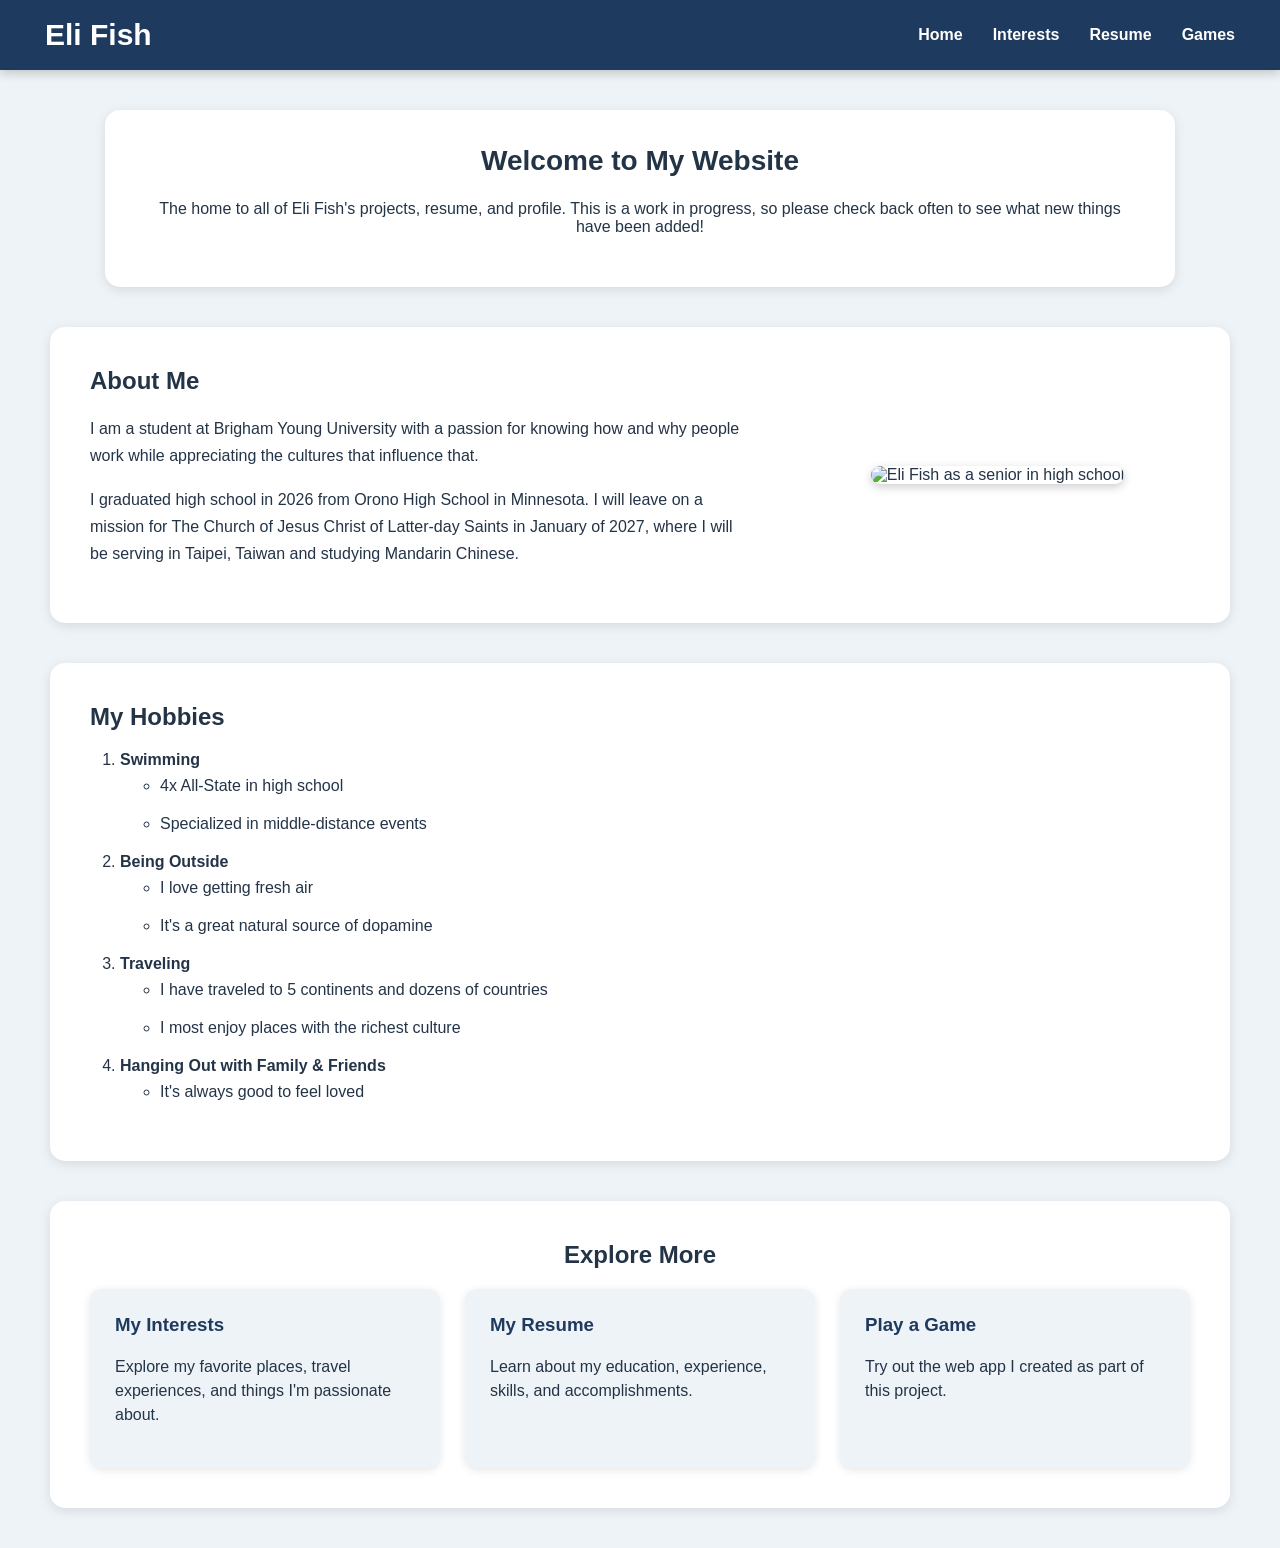
==== index.html @ 3c280152 "Add files via upload" ====
<!DOCTYPE html>
<html lang="en">

<head>
    <meta charset="UTF-8">
    <meta name="viewport" content="width=device-width, initial-scale=1.0">
    <link rel="stylesheet" href="FinalStyle.css">
    <title>Eli Fish | Home</title>
</head>

<body>

    <!-- Navigation -->
    <nav class="Itop">
    <h1>Eli Fish</h1>

    <ul>
        <li><a href="HomePage.html">Home</a></li>
        <li><a href="InterestPage.html">Interests</a></li>
        <li><a href="ResumePage.html">Resume</a></li>
        <li><a href="games.html">Games</a></li>
    </ul>
</nav>


    <!-- Welcome Section -->
    <div class="home-intro">

        <h2>Welcome to My Website</h2>

        <p>
            The home to all of Eli Fish's projects, resume, and profile.
            This is a work in progress, so please check back often to see
            what new things have been added!
        </p>

    </div>


    <!-- About Me -->
    <div class="about-section">

        <div class="about-text">

            <h2>About Me</h2>

            <p>
                I am a student at Brigham Young University with a passion
                for knowing how and why people work while appreciating the
                cultures that influence that.
            </p>

            <p>
                I graduated high school in 2026 from Orono High School
                in Minnesota. I will leave on a mission for The Church
                of Jesus Christ of Latter-day Saints in January of 2027,
                where I will be serving in Taipei, Taiwan and studying
                Mandarin Chinese.
            </p>

        </div>

        <div class="about-image">

            <img src="images/EliFish.JPG"
                 alt="Eli Fish as a senior in high school">

        </div>

    </div>


    <!-- Hobbies -->
    <div class="hobbies-section">

        <div class="Hobbies">

            <h2>My Hobbies</h2>

            <ol>

                <li>
                    <strong>Swimming</strong>

                    <ul>
                        <li>4x All-State in high school</li>
                        <li>Specialized in middle-distance events</li>
                    </ul>
                </li>


                <li>
                    <strong>Being Outside</strong>

                    <ul>
                        <li>I love getting fresh air</li>
                        <li>It's a great natural source of dopamine</li>
                    </ul>
                </li>


                <li>
                    <strong>Traveling</strong>

                    <ul>
                        <li>I have traveled to 5 continents and dozens of countries</li>
                        <li>I most enjoy places with the richest culture</li>
                    </ul>
                </li>


                <li>
                    <strong>Hanging Out with Family & Friends</strong>

                    <ul>
                        <li>It's always good to feel loved</li>
                    </ul>
                </li>

            </ol>

        </div>

    </div>


    <!-- Explore More -->
    <div class="home-links">

        <h2>Explore More</h2>

        <div class="link-cards">

            <a href="InterestPage.html" class="link-card">
                <h3>My Interests</h3>
                <p>
                    Explore my favorite places, travel experiences,
                    and things I'm passionate about.
                </p>
            </a>


            <a href="ResumePage.html" class="link-card">
                <h3>My Resume</h3>
                <p>
                    Learn about my education, experience, skills,
                    and accomplishments.
                </p>
            </a>


            <a href="games.html" class="link-card">
                <h3>Play a Game</h3>
                <p>
                    Try out the web app I created as part of this project.
                </p>
            </a>

        </div>

    </div>

</body>
</html>
---- FinalStyle.css ----
/* ============================= */
/* GENERAL PAGE STYLING */
/* ============================= */

body {
    margin: 0;
    font-family: Arial, sans-serif;
    background-color: #eef3f7;
    color: #243447;
}

h1 {
    text-align: center;
}


/* ============================= */
/* UNIVERSAL NAVIGATION BAR */
/* ============================= */

.Itop {
    position: sticky;
    top: 0;
    z-index: 1000;

    background-color: #1f3a5f;
    color: white;

    padding: 18px 45px;

    display: flex;
    align-items: center;
    justify-content: space-between;

    box-shadow: 0 3px 10px rgba(0, 0, 0, 0.2);
}


/* Name on the left */

.Itop h1 {
    margin: 0;
    font-size: 30px;
    color: white;
    text-align: left;
}


/* Navigation links */

.Itop ul {
    list-style: none;
    padding: 0;
    margin: 0;

    display: flex;
    align-items: center;
    gap: 30px;
}

.Itop li {
    margin: 0;
}

.Itop a {
    position: relative;

    color: white;
    text-decoration: none;

    font-weight: bold;
    font-size: 16px;

    padding: 8px 0;

    transition: opacity 0.2s ease;
}


/* Animated underline */

.Itop a::after {
    content: "";

    position: absolute;
    left: 0;
    bottom: 0;

    width: 0;
    height: 2px;

    background-color: white;

    transition: width 0.2s ease;
}

.Itop a:hover {
    opacity: 0.85;
}

.Itop a:hover::after {
    width: 100%;
}


/* ============================= */
/* INTRODUCTION */
/* ============================= */

.intro {
    max-width: 1000px;
    margin: 40px auto;
    padding: 30px;

    background-color: white;
    border-radius: 15px;

    box-shadow: 0 3px 12px rgba(0, 0, 0, 0.1);
}

.intro h2 {
    margin-top: 0;
}


/* ============================= */
/* TABLEAU */
/* ============================= */

.tableau-section {
    max-width: 1100px;
    margin: 40px auto;
    padding: 30px;

    background-color: white;
    border-radius: 15px;

    box-shadow: 0 3px 12px rgba(0, 0, 0, 0.1);
}

.tableau-section h2 {
    text-align: center;
    margin-top: 0;
}

.tableauPlaceholder {
    width: 100%;
}


/* ============================= */
/* TRAVEL SECTION */
/* ============================= */

.travel-section {
    max-width: 1100px;
    margin: 40px auto;
    padding: 40px;

    background-color: white;
    border-radius: 15px;

    display: flex;
    gap: 60px;
    align-items: flex-start;

    box-shadow: 0 3px 12px rgba(0, 0, 0, 0.1);
}


/* Travel list */

.Places {
    flex: 1;
}

.Places h2 {
    margin-top: 0;
}

.Places ol {
    padding-left: 30px;
}

.Places li {
    margin-bottom: 20px;
}

.Places ul {
    margin-top: 8px;
}


/* Travel photos */

.travel-image {
    width: 45%;

    display: grid;
    grid-template-columns: 1fr 1fr;
    gap: 15px;
}

.travel-image img {
    width: 100%;
    height: 230px;

    object-fit: cover;

    border-radius: 12px;

    box-shadow: 0 3px 8px rgba(0, 0, 0, 0.2);
}

.travel-image img:nth-child(3) {
    object-position: center 30%;
}


/* ============================= */
/* VIDEO */
/* ============================= */

.video-container {
    display: flex;
    justify-content: center;
    margin-top: 20px;
}

.video-container iframe {
    max-width: 100%;
    border-radius: 12px;

    box-shadow: 0 3px 8px rgba(0, 0, 0, 0.2);
}


/* ============================= */
/* HOME PAGE */
/* ============================= */

.home-intro {
    max-width: 1000px;
    margin: 40px auto;
    padding: 35px;

    background-color: white;
    border-radius: 15px;

    box-shadow: 0 3px 12px rgba(0, 0, 0, 0.1);

    text-align: center;
}

.home-intro h2 {
    margin-top: 0;
    font-size: 28px;
}


/* ============================= */
/* ABOUT ME */
/* ============================= */

.about-section {
    max-width: 1100px;
    margin: 40px auto;
    padding: 40px;

    background-color: white;
    border-radius: 15px;

    display: flex;
    gap: 60px;
    align-items: center;

    box-shadow: 0 3px 12px rgba(0, 0, 0, 0.1);
}

.about-text {
    flex: 1;
}

.about-text h2 {
    margin-top: 0;
}

.about-text p {
    line-height: 1.7;
}

.about-image {
    width: 35%;
    text-align: center;
}

.about-image img {
    width: 100%;
    max-width: 300px;
    height: 380px;

    object-fit: cover;

    border-radius: 15px;

    box-shadow: 0 3px 10px rgba(0, 0, 0, 0.2);
}


/* ============================= */
/* HOBBIES */
/* ============================= */

.hobbies-section {
    max-width: 1100px;
    margin: 40px auto;
    padding: 40px;

    background-color: white;
    border-radius: 15px;

    box-shadow: 0 3px 12px rgba(0, 0, 0, 0.1);

    display: flex;
    align-items: center;
    gap: 50px;
}

.Hobbies {
    margin-left: 0;
    width: 55%;
}

.Hobbies h2 {
    margin-top: 0;
}

.Hobbies ol {
    padding-left: 30px;
}

.Hobbies li {
    margin-bottom: 20px;
}

.Hobbies ul {
    margin-top: 8px;
}

.hobbies-image {
    width: 40%;
}

.hobbies-image img {
    width: 100%;
    max-width: 400px;
    height: 250px;

    object-fit: cover;

    border-radius: 15px;

    box-shadow: 0 3px 8px rgba(0, 0, 0, 0.2);
}


/* ============================= */
/* EXPLORE MORE */
/* ============================= */

.home-links {
    max-width: 1100px;
    margin: 40px auto;
    padding: 40px;

    background-color: white;
    border-radius: 15px;

    box-shadow: 0 3px 12px rgba(0, 0, 0, 0.1);
}

.home-links h2 {
    text-align: center;
    margin-top: 0;
}

.link-cards {
    display: flex;
    gap: 25px;
    justify-content: center;
}

.link-card {
    flex: 1;

    padding: 25px;

    background-color: #eef3f7;
    border-radius: 12px;

    text-decoration: none;
    color: #243447;

    box-shadow: 0 2px 8px rgba(0, 0, 0, 0.1);

    transition: transform 0.2s, box-shadow 0.2s;
}

.link-card:hover {
    transform: translateY(-5px);

    box-shadow: 0 5px 15px rgba(0, 0, 0, 0.2);
}

.link-card h3 {
    color: #1f3a5f;
    margin-top: 0;
}

.link-card p {
    line-height: 1.5;
}


/* ============================= */
/* RESUME PAGE */
/* ============================= */

.resume-header {
    max-width: 1100px;
    margin: 40px auto 25px auto;
    padding: 45px;

    background-color: #1f3a5f;
    color: white;

    border-radius: 15px;

    box-shadow: 0 3px 12px rgba(0, 0, 0, 0.2);

    text-align: center;
}

.resume-header h1 {
    margin: 0;
    font-size: 42px;
}

.resume-header h2 {
    margin: 10px 0;
    font-size: 22px;
    font-weight: normal;
}

.resume-header p {
    margin: 8px 0;
}


/* Resume sections */

.resume-section {
    max-width: 1100px;
    margin: 30px auto;
    padding: 40px;

    background-color: white;
    border-radius: 15px;

    box-shadow: 0 3px 12px rgba(0, 0, 0, 0.1);
}

.resume-section > h2 {
    color: #1f3a5f;
    font-size: 28px;

    border-bottom: 2px solid #eef3f7;

    padding-bottom: 10px;
    margin-top: 0;
}


/* Resume items */

.resume-item {
    margin-bottom: 35px;
}

.resume-item:last-child {
    margin-bottom: 0;
}

.resume-item h3 {
    color: #243447;
    font-size: 22px;
    margin-bottom: 5px;
}

.resume-subtitle {
    color: #1f3a5f;
    font-weight: bold;
    margin-top: 0;
}

.resume-item p {
    line-height: 1.6;
}

.resume-item ul {
    padding-left: 25px;
}

.resume-item li {
    margin-bottom: 10px;
    line-height: 1.6;
}


/* Important achievement number */

.achievement {
    font-size: 22px;
    color: #1f3a5f;
    margin: 15px 0;
}


/* ============================= */
/* ACHIEVEMENT CARDS */
/* ============================= */

.achievement-grid {
    display: grid;
    grid-template-columns: repeat(4, 1fr);
    gap: 20px;
}

.achievement-card {
    background-color: #eef3f7;

    padding: 25px 15px;

    border-radius: 12px;

    text-align: center;

    box-shadow: 0 2px 8px rgba(0, 0, 0, 0.1);

    transition: transform 0.2s, box-shadow 0.2s;
}

.achievement-card:hover {
    transform: translateY(-5px);

    box-shadow: 0 5px 15px rgba(0, 0, 0, 0.2);
}

.achievement-card h3 {
    color: #1f3a5f;
    font-size: 28px;

    margin: 0 0 10px 0;
}

.achievement-card p {
    margin: 0;
    font-weight: bold;
}


/* ============================= */
/* SKILLS */
/* ============================= */

.skills-container {
    display: grid;
    grid-template-columns: repeat(3, 1fr);
    gap: 30px;
}

.skill-group {
    background-color: #eef3f7;

    padding: 25px;

    border-radius: 12px;
}

.skill-group h3 {
    color: #1f3a5f;
    margin-top: 0;
}

.skill-group ul {
    padding-left: 20px;
}

.skill-group li {
    margin-bottom: 8px;
}


/* ============================= */
/* WHAT I BRING */
/* ============================= */

.resume-closing {
    max-width: 1100px;
    margin: 30px auto 40px auto;
    padding: 40px;

    background-color: white;
    border-radius: 15px;

    box-shadow: 0 3px 12px rgba(0, 0, 0, 0.1);
}

.resume-closing > h2 {
    text-align: center;

    color: #1f3a5f;
    font-size: 28px;

    margin-top: 0;
}

.closing-grid {
    display: grid;
    grid-template-columns: 1fr 1fr;
    gap: 25px;
}

.closing-grid div {
    background-color: #eef3f7;

    padding: 25px;

    border-radius: 12px;
}

.closing-grid h3 {
    color: #1f3a5f;
    margin-top: 0;
}

.closing-grid p {
    line-height: 1.6;
}


/* ============================= */
/* FOOTER */
/* ============================= */

footer {
    text-align: center;
    padding: 25px;
    color: #243447;
}


/* ============================= */
/* MOBILE DESIGN */
/* ============================= */

@media (max-width: 800px) {

    /* Navigation */

    .Itop {
        flex-direction: column;
        gap: 15px;

        padding: 18px 20px;
    }

    .Itop h1 {
        font-size: 27px;
    }

    .Itop ul {
        flex-wrap: wrap;
        justify-content: center;
        gap: 18px;
    }

    .Itop a {
        font-size: 15px;
    }


    /* General sections */

    .travel-section {
        flex-direction: column;
    }

    .travel-image {
        width: 100%;
    }

    .about-section {
        flex-direction: column;
    }

    .about-image {
        width: 100%;
    }


    /* Hobbies */

    .hobbies-section {
        flex-direction: column;
    }

    .Hobbies,
    .hobbies-image {
        width: 100%;
    }


    /* Home cards */

    .link-cards {
        flex-direction: column;
    }


    /* Resume */

    .resume-header {
        margin: 25px 15px;
        padding: 30px 20px;
    }

    .resume-header h1 {
        font-size: 34px;
    }

    .resume-section,
    .resume-closing {
        margin: 25px 15px;
        padding: 25px;
    }

    .achievement-grid {
        grid-template-columns: 1fr 1fr;
    }

    .skills-container {
        grid-template-columns: 1fr;
    }

    .closing-grid {
        grid-template-columns: 1fr;
    }
}


/* ============================= */
/* SMALL PHONES */
/* ============================= */

@media (max-width: 500px) {

    .achievement-grid {
        grid-template-columns: 1fr;
    }

    .resume-header h1 {
        font-size: 30px;
    }

    .Itop ul {
        gap: 12px;
    }

    .Itop a {
        font-size: 14px;
    }
}
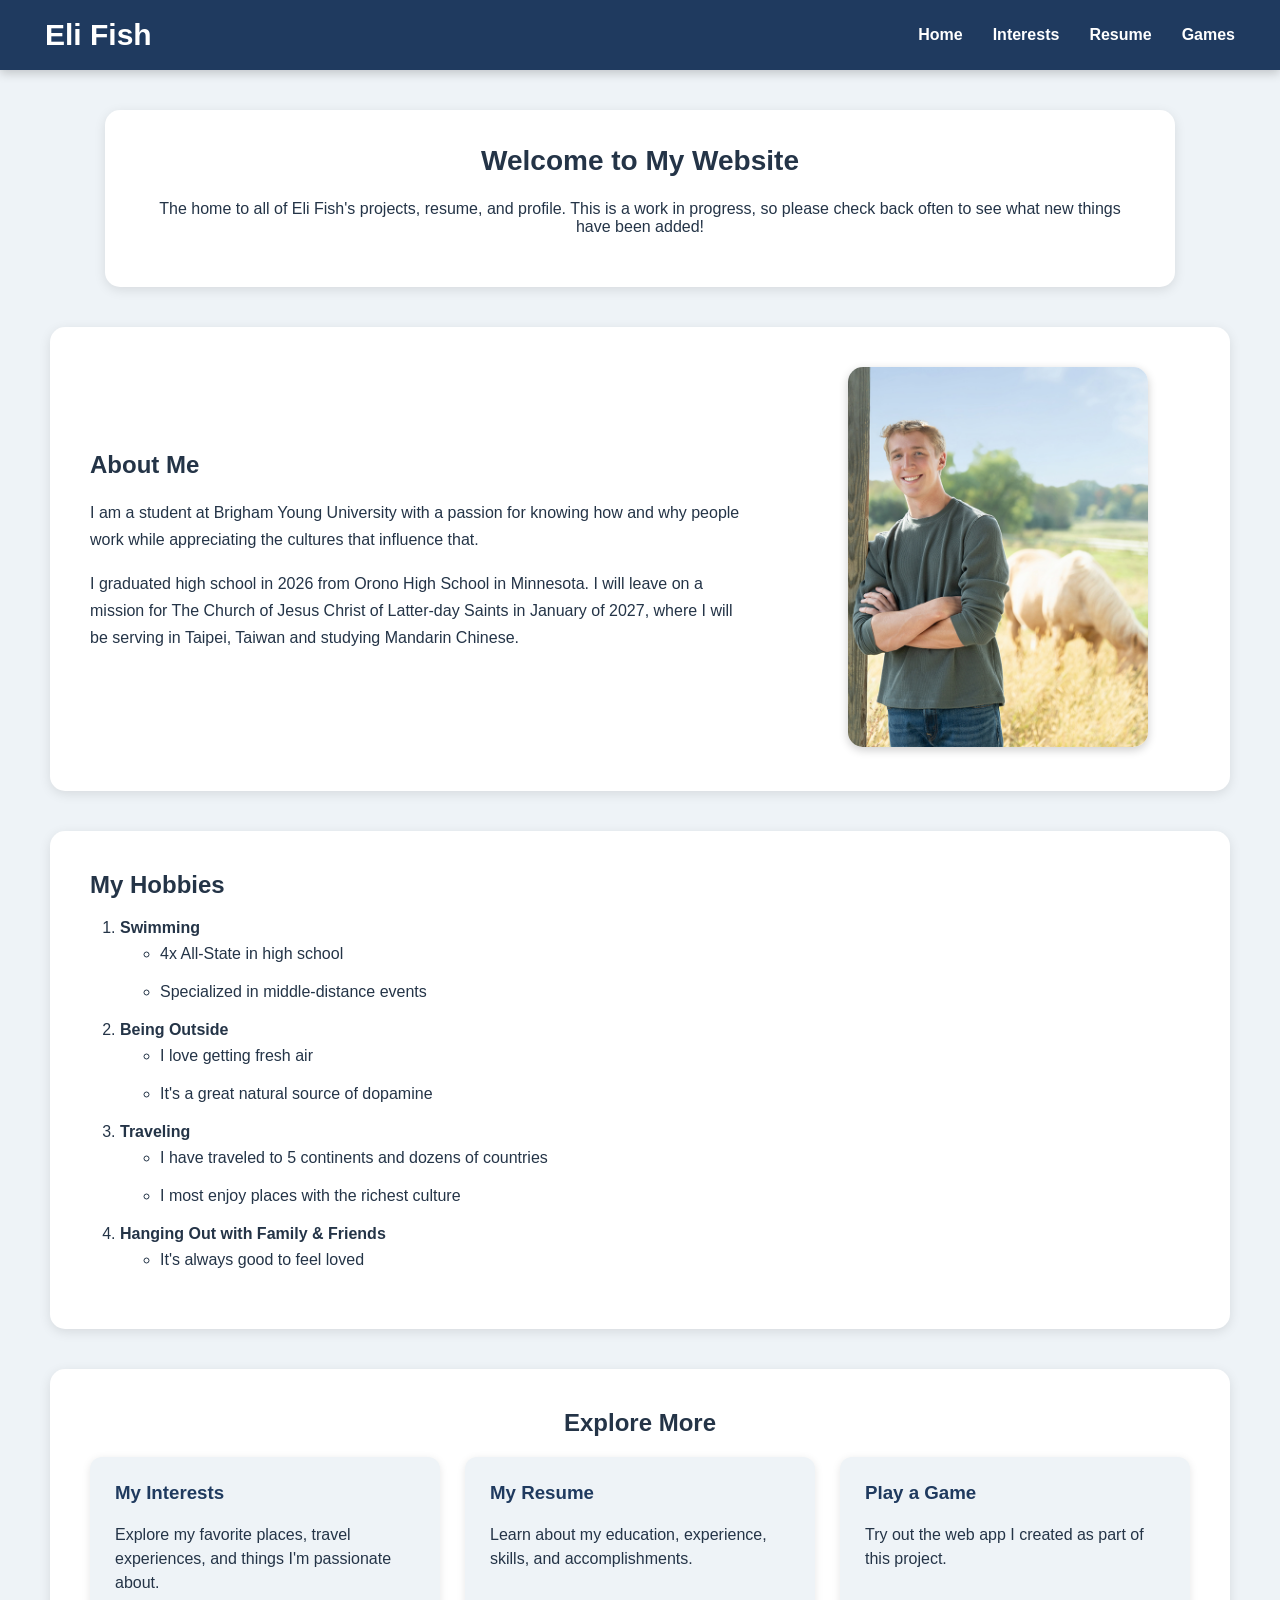
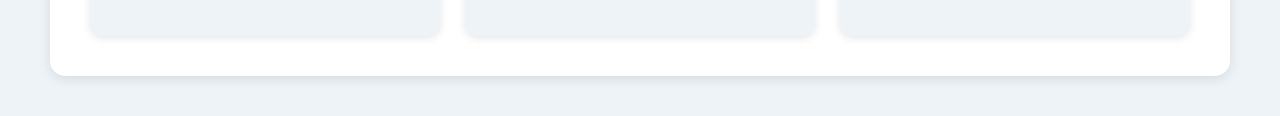
==== commit 76d88385: "Update index.html" ====
--- a/index.html
+++ b/index.html
@@ -15,7 +15,7 @@
     <h1>Eli Fish</h1>
 
     <ul>
-        <li><a href="HomePage.html">Home</a></li>
+        <li><a href="index.html">Home</a></li>
         <li><a href="InterestPage.html">Interests</a></li>
         <li><a href="ResumePage.html">Resume</a></li>
         <li><a href="games.html">Games</a></li>
@@ -62,7 +62,7 @@
 
         <div class="about-image">
 
-            <img src="images/EliFish.JPG"
+            <img src="EliFish.JPG"
                  alt="Eli Fish as a senior in high school">
 
         </div>
@@ -163,3 +163,5 @@
 </body>
 </html>
 
+
+
